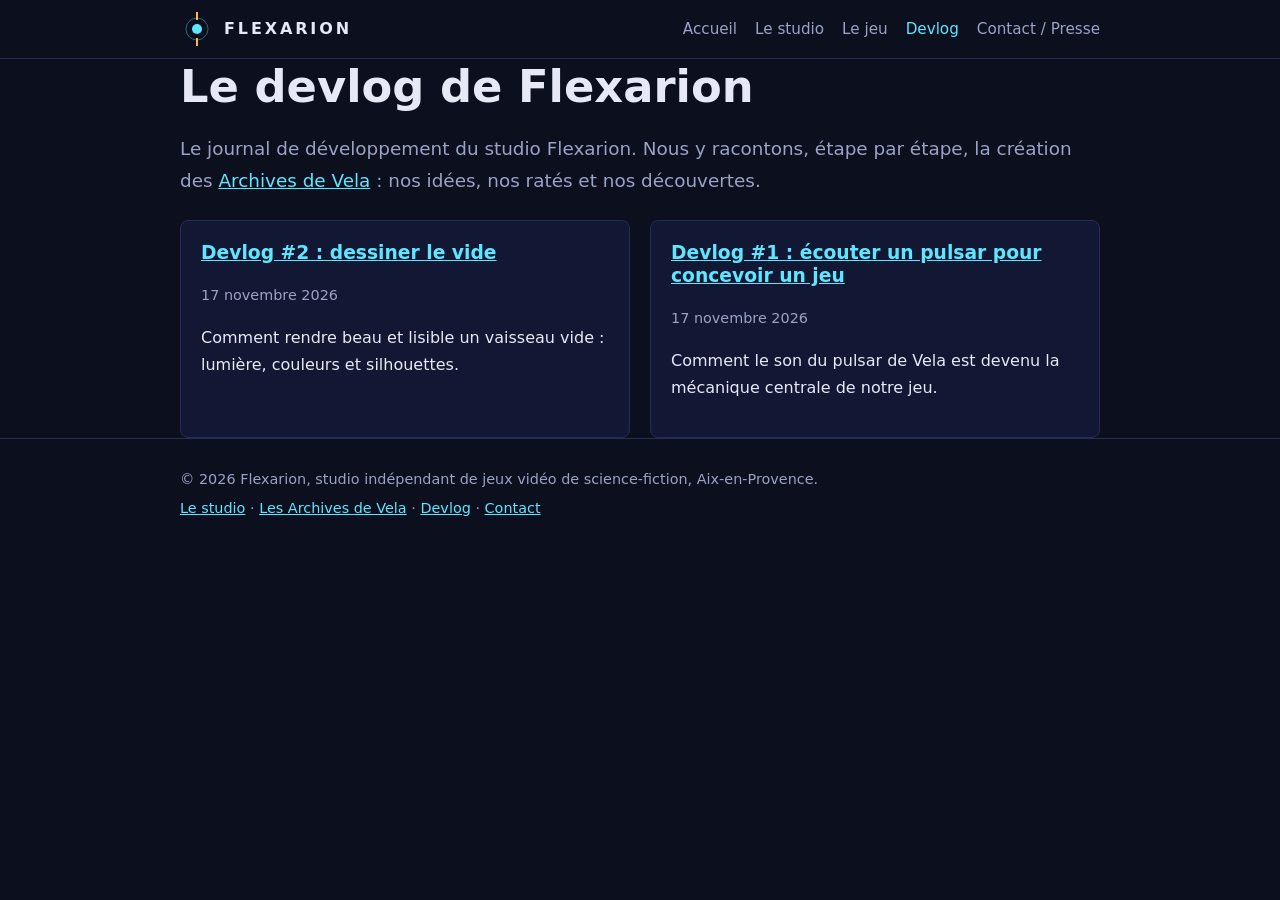
==== docs/devlog/index.html @ 2506f984 "Site Flexarion : pages, devlogs, SEO et journal IA" ====
<!DOCTYPE html>
<html lang="fr">
<head>
  <meta charset="UTF-8">
  <meta name="viewport" content="width=device-width, initial-scale=1">
  <title>Devlog Flexarion — Journal de développement des Archives de Vela</title>
  <meta name="description" content="Le devlog du studio Flexarion : suivez pas à pas le développement des Archives de Vela, notre jeu vidéo de science-fiction.">
  <link rel="canonical" href="https://hanabadjoudjb21217885.github.io/flexarion/devlog/">
  <meta property="og:type" content="website">
  <meta property="og:title" content="Devlog — Flexarion">
  <meta property="og:url" content="https://hanabadjoudjb21217885.github.io/flexarion/devlog/">
  <link rel="stylesheet" href="../style.css">
</head>
<body>
  <header>
    <div class="wrap">
      <a class="logo" href="../" aria-label="Flexarion, accueil">
        <svg width="34" height="34" viewBox="0 0 34 34" aria-hidden="true"><circle cx="17" cy="17" r="5" fill="#5ee6ff"/><circle cx="17" cy="17" r="11" fill="none" stroke="#5ee6ff" stroke-opacity=".4"/><path d="M17 0v8M17 26v8" stroke="#ffb547" stroke-width="2"/></svg>
        FLEXARION
      </a>
      <nav aria-label="Navigation principale">
        <ul>
          <li><a href="../">Accueil</a></li>
          <li><a href="../studio.html">Le studio</a></li>
          <li><a href="../les-archives-de-vela.html">Le jeu</a></li>
          <li><a href="./" aria-current="page">Devlog</a></li>
          <li><a href="../contact.html">Contact / Presse</a></li>
        </ul>
      </nav>
    </div>
  </header>

  <main class="wrap">
    <h1>Le devlog de Flexarion</h1>
    <p class="lead">Le journal de développement du studio Flexarion. Nous y racontons, étape par étape, la création des <a href="../les-archives-de-vela.html">Archives de Vela</a> : nos idées, nos ratés et nos découvertes.</p>

    <div class="cards">
      <article class="card">
        <h3><a href="02-dessiner-le-vide.html">Devlog #2 : dessiner le vide</a></h3>
        <p class="meta">17 novembre 2026</p>
        <p>Comment rendre beau et lisible un vaisseau vide : lumière, couleurs et silhouettes.</p>
      </article>
      <article class="card">
        <h3><a href="01-ecouter-un-pulsar.html">Devlog #1 : écouter un pulsar pour concevoir un jeu</a></h3>
        <p class="meta">17 novembre 2026</p>
        <p>Comment le son du pulsar de Vela est devenu la mécanique centrale de notre jeu.</p>
      </article>
    </div>
  </main>

  <footer>
    <div class="wrap">
      <p>© 2026 Flexarion, studio indépendant de jeux vidéo de science-fiction, Aix-en-Provence.</p>
      <p><a href="../studio.html">Le studio</a> · <a href="../les-archives-de-vela.html">Les Archives de Vela</a> · <a href="./">Devlog</a> · <a href="../contact.html">Contact</a></p>
    </div>
  </footer>
</body>
</html>
---- docs/style.css ----
:root {
  --bg: #0b0f1e;
  --bg-2: #121833;
  --text: #e6e9f5;
  --muted: #9aa3c4;
  --cyan: #5ee6ff;
  --amber: #ffb547;
  --border: #252d52;
}

* { box-sizing: border-box; }

body {
  margin: 0;
  background: var(--bg);
  color: var(--text);
  font-family: "Segoe UI", system-ui, -apple-system, sans-serif;
  line-height: 1.7;
}

a { color: var(--cyan); }
img, svg { max-width: 100%; height: auto; }

.wrap { max-width: 960px; margin: 0 auto; padding: 0 20px; }

/* En-tête */
header { border-bottom: 1px solid var(--border); background: rgba(11, 15, 30, .95); position: sticky; top: 0; z-index: 10; }
header .wrap { display: flex; align-items: center; justify-content: space-between; flex-wrap: wrap; gap: 10px; padding-top: 12px; padding-bottom: 12px; }
.logo { display: flex; align-items: center; gap: 10px; color: var(--text); text-decoration: none; font-weight: 700; letter-spacing: .18em; }
nav ul { list-style: none; display: flex; flex-wrap: wrap; gap: 18px; margin: 0; padding: 0; }
nav a { color: var(--muted); text-decoration: none; font-size: .95rem; }
nav a:hover, nav a[aria-current="page"] { color: var(--cyan); }

/* Contenu */
main { padding: 40px 0 60px; }
h1, h2, h3 { line-height: 1.25; }
h1 { font-size: clamp(1.8rem, 5vw, 2.8rem); margin: 0 0 16px; }
h2 { color: var(--amber); margin-top: 48px; }
.lead { font-size: 1.15rem; color: var(--muted); }

.hero { text-align: center; padding: 30px 0; }
.hero svg { display: block; margin: 0 auto 24px; }
.pulse { transform-origin: 110px 110px; animation: pulse 1.8s ease-in-out infinite; }
@keyframes pulse { 50% { transform: scale(1.12); opacity: .7; } }
@media (prefers-reduced-motion: reduce) { .pulse { animation: none; } }
figure img { display: block; width: 100%; border-radius: 8px; border: 1px solid var(--border); }

.btn { display: inline-block; padding: 10px 22px; border: 1px solid var(--cyan); border-radius: 4px; color: var(--cyan); text-decoration: none; margin: 6px; }
.btn:hover { background: var(--cyan); color: var(--bg); }

.cards { display: grid; grid-template-columns: repeat(auto-fit, minmax(240px, 1fr)); gap: 20px; margin-top: 24px; }
.card { background: var(--bg-2); border: 1px solid var(--border); border-radius: 8px; padding: 20px; }
.card h3 { margin-top: 0; color: var(--cyan); }

figure { margin: 30px 0; }
figcaption { color: var(--muted); font-size: .9rem; text-align: center; }

.meta { color: var(--muted); font-size: .9rem; }
blockquote { border-left: 3px solid var(--amber); margin: 24px 0; padding: 4px 20px; color: var(--muted); font-style: italic; }

/* Pied de page */
footer { border-top: 1px solid var(--border); color: var(--muted); font-size: .9rem; padding: 24px 0; }
footer p { margin: 4px 0; }
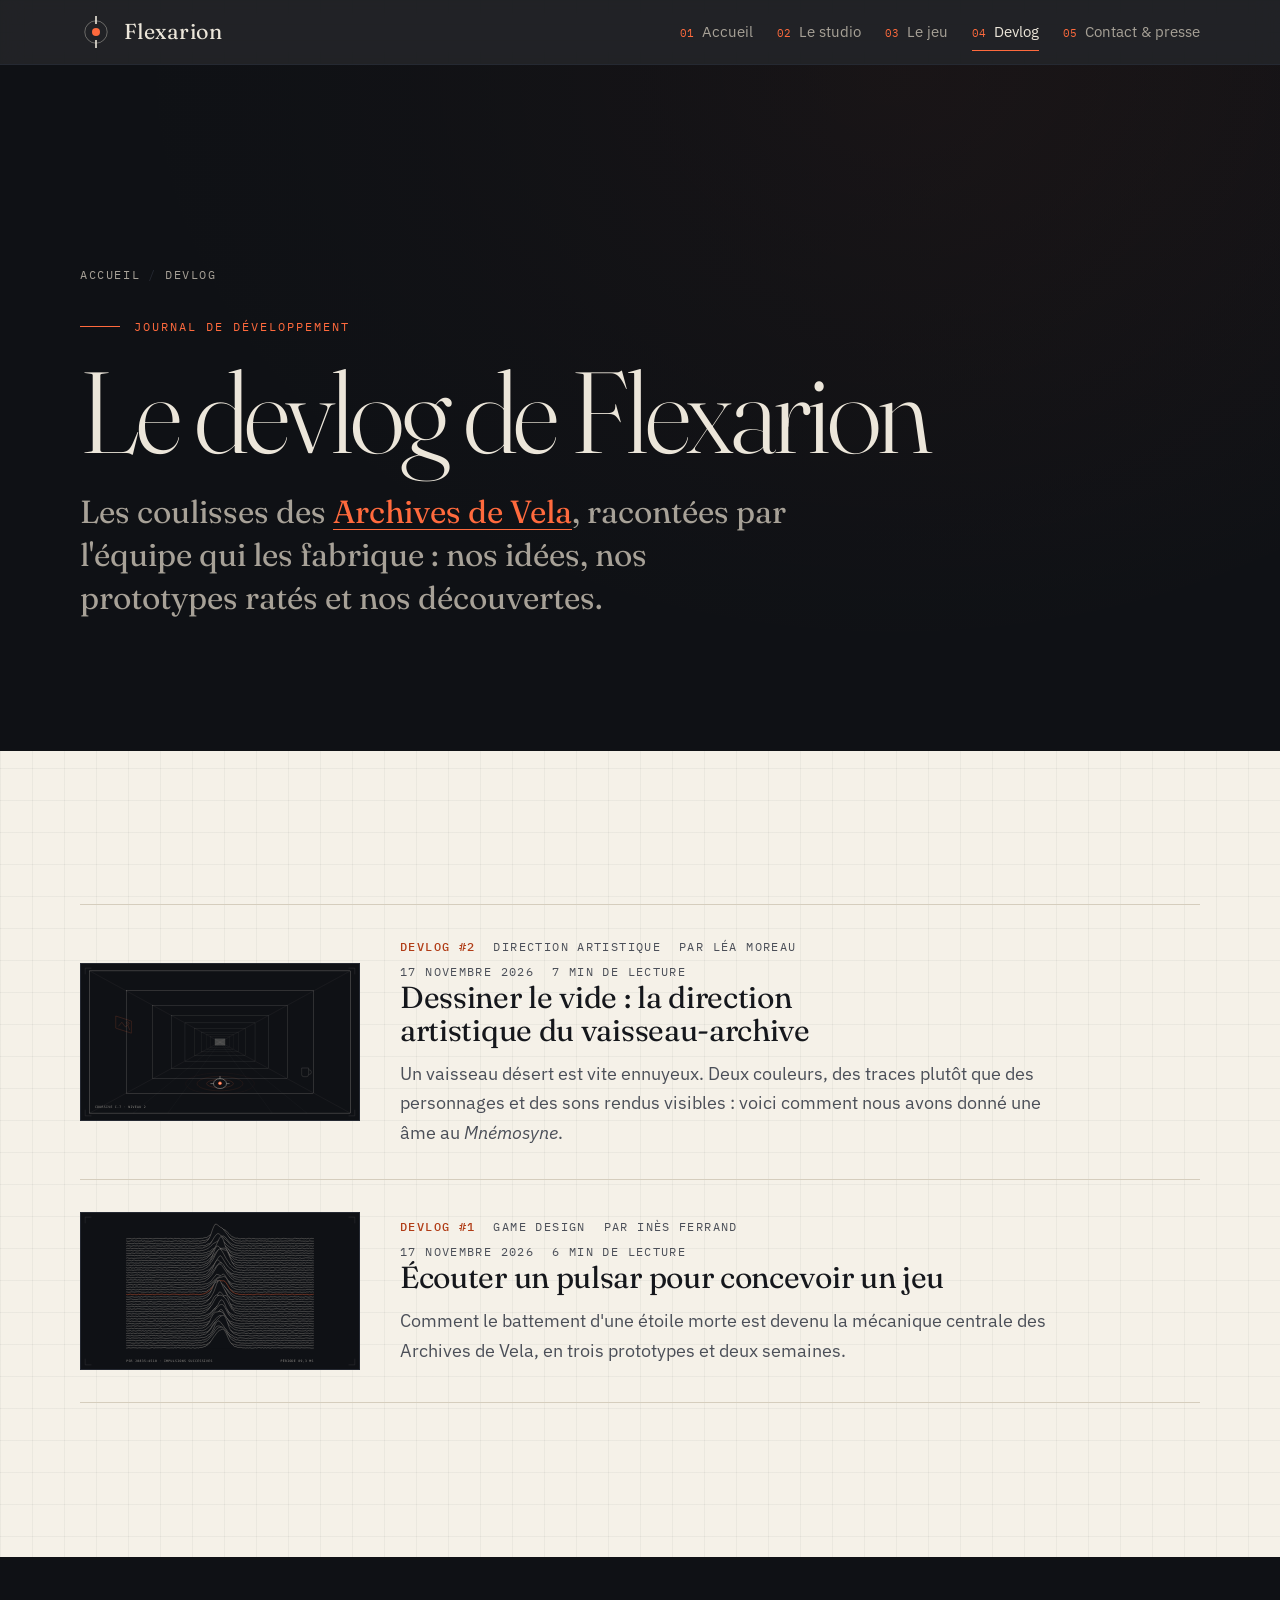
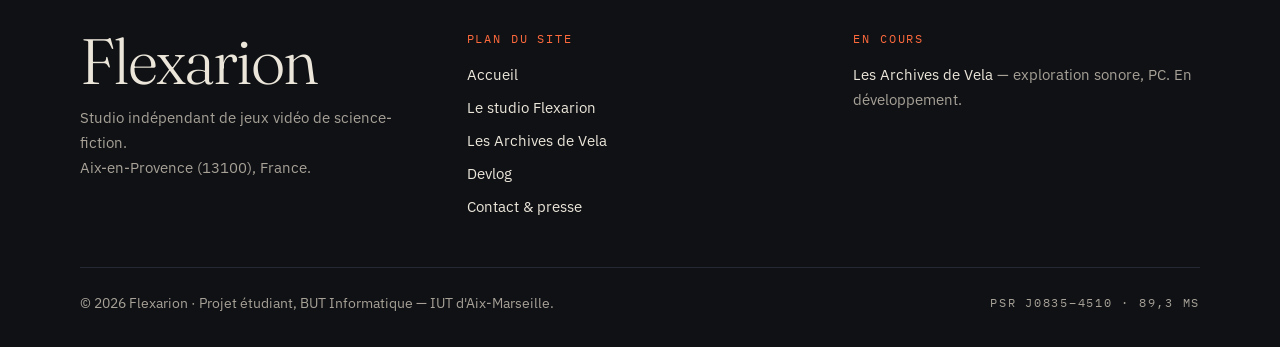
==== commit dd2d92ad: "Refonte complète du site Flexarion : nouvelle DA, pages enrichies, SEO et accessibilité" ====
--- a/docs/devlog/index.html
+++ b/docs/devlog/index.html
@@ -4,54 +4,144 @@
   <meta charset="UTF-8">
   <meta name="viewport" content="width=device-width, initial-scale=1">
   <title>Devlog Flexarion — Journal de développement des Archives de Vela</title>
-  <meta name="description" content="Le devlog du studio Flexarion : suivez pas à pas le développement des Archives de Vela, notre jeu vidéo de science-fiction.">
+  <meta name="description" content="Le devlog du studio Flexarion : game design, direction artistique et technique. Suivez le développement des Archives de Vela, notre jeu de science-fiction.">
   <link rel="canonical" href="https://hanabadjoudjb21217885.github.io/flexarion/devlog/">
+  <meta name="theme-color" content="#0f1115">
   <meta property="og:type" content="website">
-  <meta property="og:title" content="Devlog — Flexarion">
+  <meta property="og:site_name" content="Flexarion">
+  <meta property="og:locale" content="fr_FR">
+  <meta property="og:title" content="Devlog Flexarion — Journal de développement">
+  <meta property="og:description" content="Suivez pas à pas le développement des Archives de Vela.">
   <meta property="og:url" content="https://hanabadjoudjb21217885.github.io/flexarion/devlog/">
-  <link rel="stylesheet" href="../style.css">
+  <meta property="og:image" content="https://hanabadjoudjb21217885.github.io/flexarion/assets/img/og-flexarion.png">
+  <meta property="og:image:width" content="1200">
+  <meta property="og:image:height" content="630">
+  <meta property="og:image:alt" content="Logo Flexarion sur un graphique d'impulsions du pulsar de Vela">
+  <meta name="twitter:card" content="summary_large_image">
+  <meta name="twitter:title" content="Devlog Flexarion">
+  <meta name="twitter:description" content="Suivez pas à pas le développement des Archives de Vela.">
+  <meta name="twitter:image" content="https://hanabadjoudjb21217885.github.io/flexarion/assets/img/og-flexarion.png">
+  <link rel="icon" href="../assets/img/favicon.svg" type="image/svg+xml">
+  <link rel="preconnect" href="https://fonts.googleapis.com">
+  <link rel="preconnect" href="https://fonts.gstatic.com" crossorigin>
+  <link rel="stylesheet" href="https://fonts.googleapis.com/css2?family=Fraunces:ital,opsz,wght@0,9..144,300..600;1,9..144,300..600&family=IBM+Plex+Mono:wght@400;500&family=IBM+Plex+Sans:wght@400;500;600&display=swap">
+  <link rel="stylesheet" href="../assets/css/style.css">
+  <script>document.documentElement.classList.add("js")</script>
+  <script src="../assets/js/main.js" defer></script>
+  <script type="application/ld+json">
+  {
+    "@context": "https://schema.org",
+    "@graph": [
+      {
+        "@type": "Blog",
+        "name": "Devlog Flexarion",
+        "url": "https://hanabadjoudjb21217885.github.io/flexarion/devlog/",
+        "inLanguage": "fr-FR",
+        "publisher": { "@type": "Organization", "name": "Flexarion" }
+      },
+      {
+        "@type": "BreadcrumbList",
+        "itemListElement": [
+          { "@type": "ListItem", "position": 1, "name": "Accueil", "item": "https://hanabadjoudjb21217885.github.io/flexarion/" },
+          { "@type": "ListItem", "position": 2, "name": "Devlog", "item": "https://hanabadjoudjb21217885.github.io/flexarion/devlog/" }
+        ]
+      }
+    ]
+  }
+  </script>
 </head>
 <body>
-  <header>
-    <div class="wrap">
-      <a class="logo" href="../" aria-label="Flexarion, accueil">
-        <svg width="34" height="34" viewBox="0 0 34 34" aria-hidden="true"><circle cx="17" cy="17" r="5" fill="#5ee6ff"/><circle cx="17" cy="17" r="11" fill="none" stroke="#5ee6ff" stroke-opacity=".4"/><path d="M17 0v8M17 26v8" stroke="#ffb547" stroke-width="2"/></svg>
-        FLEXARION
+  <a class="skip-link" href="#contenu">Aller au contenu</a>
+  <div class="progress" aria-hidden="true"><span></span></div>
+
+  <header class="site-header">
+    <div class="site-header__inner">
+      <a class="brand" href="../" aria-label="Flexarion, retour à l'accueil">
+        <svg class="brand__mark" viewBox="0 0 40 40" width="32" height="32" aria-hidden="true"><circle cx="20" cy="20" r="14" fill="none" stroke="currentColor" stroke-opacity=".45"/><circle class="brand__core" cx="20" cy="20" r="5" fill="#ff6a3d"/><path d="M20 0v10M20 30v10" stroke="currentColor" stroke-width="2"/></svg>
+        <span class="brand__name">Flexarion</span>
       </a>
-      <nav aria-label="Navigation principale">
+      <button class="nav-toggle" type="button" aria-expanded="false" aria-controls="menu">
+        <span class="nav-toggle__bars" aria-hidden="true"></span>
+        <span class="nav-toggle__label">Menu</span>
+      </button>
+      <nav class="site-nav" id="menu" aria-label="Navigation principale">
         <ul>
-          <li><a href="../">Accueil</a></li>
-          <li><a href="../studio.html">Le studio</a></li>
-          <li><a href="../les-archives-de-vela.html">Le jeu</a></li>
-          <li><a href="./" aria-current="page">Devlog</a></li>
-          <li><a href="../contact.html">Contact / Presse</a></li>
+          <li><a href="../"><span class="site-nav__num" aria-hidden="true">01</span> Accueil</a></li>
+          <li><a href="../studio.html"><span class="site-nav__num" aria-hidden="true">02</span> Le studio</a></li>
+          <li><a href="../les-archives-de-vela.html"><span class="site-nav__num" aria-hidden="true">03</span> Le jeu</a></li>
+          <li><a href="./" aria-current="page"><span class="site-nav__num" aria-hidden="true">04</span> Devlog</a></li>
+          <li><a href="../contact.html"><span class="site-nav__num" aria-hidden="true">05</span> Contact &amp; presse</a></li>
         </ul>
       </nav>
     </div>
   </header>
 
-  <main class="wrap">
-    <h1>Le devlog de Flexarion</h1>
-    <p class="lead">Le journal de développement du studio Flexarion. Nous y racontons, étape par étape, la création des <a href="../les-archives-de-vela.html">Archives de Vela</a> : nos idées, nos ratés et nos découvertes.</p>
+  <main id="contenu">
+    <section class="page-hero on-ink" aria-labelledby="page-title">
+      <div class="container">
+        <nav class="breadcrumb" aria-label="Fil d'Ariane">
+          <ol>
+            <li><a href="../">Accueil</a></li>
+            <li aria-current="page">Devlog</li>
+          </ol>
+        </nav>
+        <p class="eyebrow">Journal de développement</p>
+        <h1 id="page-title">Le devlog de Flexarion</h1>
+        <p class="lede">Les coulisses des <a href="../les-archives-de-vela.html">Archives de Vela</a>, racontées par l'équipe qui les fabrique : nos idées, nos prototypes ratés et nos découvertes.</p>
+      </div>
+    </section>
 
-    <div class="cards">
-      <article class="card">
-        <h3><a href="02-dessiner-le-vide.html">Devlog #2 : dessiner le vide</a></h3>
-        <p class="meta">17 novembre 2026</p>
-        <p>Comment rendre beau et lisible un vaisseau vide : lumière, couleurs et silhouettes.</p>
-      </article>
-      <article class="card">
-        <h3><a href="01-ecouter-un-pulsar.html">Devlog #1 : écouter un pulsar pour concevoir un jeu</a></h3>
-        <p class="meta">17 novembre 2026</p>
-        <p>Comment le son du pulsar de Vela est devenu la mécanique centrale de notre jeu.</p>
-      </article>
-    </div>
+    <section class="section" aria-labelledby="articles-title">
+      <div class="container">
+        <h2 id="articles-title" class="visually-hidden">Tous les articles</h2>
+        <ul class="log-list">
+          <li class="log-entry reveal">
+            <a class="log-entry__cover" href="02-dessiner-le-vide.html" tabindex="-1" aria-hidden="true"><img src="../assets/img/coursive.svg" width="1600" height="900" alt=""></a>
+            <div>
+              <p class="log-entry__meta"><strong>Devlog #2</strong><span>Direction artistique</span><span>Par Léa Moreau</span><time datetime="2026-11-17">17 novembre 2026</time><span>7 min de lecture</span></p>
+              <h3><a href="02-dessiner-le-vide.html">Dessiner le vide : la direction artistique du vaisseau-archive</a></h3>
+              <p>Un vaisseau désert est vite ennuyeux. Deux couleurs, des traces plutôt que des personnages et des sons rendus visibles : voici comment nous avons donné une âme au <em>Mnémosyne</em>.</p>
+            </div>
+          </li>
+          <li class="log-entry reveal">
+            <a class="log-entry__cover" href="01-ecouter-un-pulsar.html" tabindex="-1" aria-hidden="true"><img src="../assets/img/pulse-plot.svg" width="1600" height="900" alt=""></a>
+            <div>
+              <p class="log-entry__meta"><strong>Devlog #1</strong><span>Game design</span><span>Par Inès Ferrand</span><time datetime="2026-11-17">17 novembre 2026</time><span>6 min de lecture</span></p>
+              <h3><a href="01-ecouter-un-pulsar.html">Écouter un pulsar pour concevoir un jeu</a></h3>
+              <p>Comment le battement d'une étoile morte est devenu la mécanique centrale des Archives de Vela, en trois prototypes et deux semaines.</p>
+            </div>
+          </li>
+        </ul>
+      </div>
+    </section>
   </main>
 
-  <footer>
-    <div class="wrap">
-      <p>© 2026 Flexarion, studio indépendant de jeux vidéo de science-fiction, Aix-en-Provence.</p>
-      <p><a href="../studio.html">Le studio</a> · <a href="../les-archives-de-vela.html">Les Archives de Vela</a> · <a href="./">Devlog</a> · <a href="../contact.html">Contact</a></p>
+  <footer class="site-footer">
+    <div class="container">
+      <div class="site-footer__grid">
+        <div>
+          <p class="site-footer__brand">Flexarion</p>
+          <p>Studio indépendant de jeux vidéo de science-fiction.<br>Aix-en-Provence (13100), France.</p>
+        </div>
+        <nav aria-label="Plan du site">
+          <p class="site-footer__title">Plan du site</p>
+          <ul>
+            <li><a href="../">Accueil</a></li>
+            <li><a href="../studio.html">Le studio Flexarion</a></li>
+            <li><a href="../les-archives-de-vela.html">Les Archives de Vela</a></li>
+            <li><a href="./">Devlog</a></li>
+            <li><a href="../contact.html">Contact &amp; presse</a></li>
+          </ul>
+        </nav>
+        <div>
+          <p class="site-footer__title">En cours</p>
+          <p><a href="../les-archives-de-vela.html">Les Archives de Vela</a> — exploration sonore, PC. En développement.</p>
+        </div>
+      </div>
+      <div class="site-footer__bottom">
+        <p>© 2026 Flexarion · Projet étudiant, BUT Informatique — IUT d'Aix-Marseille.</p>
+        <p class="mono">PSR J0835−4510 · 89,3 ms</p>
+      </div>
     </div>
   </footer>
 </body>
--- a/docs/assets/css/style.css
+++ b/docs/assets/css/style.css
@@ -0,0 +1,1374 @@
+/* ==========================================================================
+   Flexarion — feuille de style
+   Direction artistique : « archive scientifique »
+   ========================================================================== */
+
+:root {
+  --ink: #0f1115;
+  --ink-2: #171a20;
+  --ink-3: #252932;
+  --paper: #f5f1e8;
+  --bone: #ece6da;
+  --rule: #d5cdbd;
+
+  --text: #15171c;
+  --text-muted: #4b4f58;
+  --text-on-ink: #ece6da;
+  --text-on-ink-muted: #a7a197;
+
+  --signal: #ff6a3d;
+  --signal-text: #b13d17;
+  --teal: #3f8f88;
+
+  --f-display: "Fraunces", "Iowan Old Style", Georgia, serif;
+  --f-body: "IBM Plex Sans", "Segoe UI", system-ui, sans-serif;
+  --f-mono: "IBM Plex Mono", ui-monospace, "Cascadia Mono", Consolas, monospace;
+
+  --container: 1200px;
+  --gutter: clamp(16px, 4vw, 40px);
+  --section-space: clamp(72px, 12vw, 160px);
+  --radius: 2px;
+  --ease: cubic-bezier(.2, .7, .2, 1);
+  --header-h: 64px;
+}
+
+/* ---------- Base ---------- */
+
+*, *::before, *::after { box-sizing: border-box; }
+
+html {
+  -webkit-text-size-adjust: 100%;
+  scroll-padding-top: calc(var(--header-h) + 16px);
+}
+
+body {
+  margin: 0;
+  font-family: var(--f-body);
+  font-size: clamp(1rem, .95rem + .2vw, 1.125rem);
+  line-height: 1.65;
+  color: var(--text);
+  background-color: var(--paper);
+  background-image:
+    linear-gradient(rgba(21, 23, 28, .045) 1px, transparent 1px),
+    linear-gradient(90deg, rgba(21, 23, 28, .045) 1px, transparent 1px);
+  background-size: 32px 32px;
+  overflow-x: hidden;
+}
+
+body.menu-open { overflow: hidden; }
+
+img, svg, canvas { display: block; max-width: 100%; }
+img { height: auto; }
+
+h1, h2, h3 {
+  font-family: var(--f-display);
+  font-weight: 400;
+  line-height: 1.08;
+  letter-spacing: -.01em;
+  margin: 0 0 .5em;
+  text-wrap: balance;
+}
+
+h2 { font-size: clamp(2rem, 1.4rem + 3vw, 3.75rem); }
+h3 { font-size: clamp(1.35rem, 1.1rem + 1vw, 1.9rem); }
+
+p { margin: 0 0 1.1em; }
+
+a {
+  color: var(--signal-text);
+  text-decoration-thickness: 1px;
+  text-underline-offset: .2em;
+  transition: color .2s var(--ease), text-decoration-color .2s var(--ease);
+}
+
+a:hover { color: var(--text); }
+
+:focus-visible {
+  outline: 3px solid var(--signal);
+  outline-offset: 3px;
+}
+
+::selection { background: var(--signal); color: var(--ink); }
+
+.container {
+  width: 100%;
+  max-width: var(--container);
+  margin-inline: auto;
+  padding-inline: var(--gutter);
+}
+
+.container--narrow { max-width: 820px; }
+
+.visually-hidden {
+  position: absolute !important;
+  width: 1px; height: 1px;
+  overflow: hidden;
+  clip: rect(0 0 0 0);
+  white-space: nowrap;
+}
+
+.mono {
+  font-family: var(--f-mono);
+  font-size: .78rem;
+  letter-spacing: .14em;
+  text-transform: uppercase;
+}
+
+/* ---------- Sections sombres ---------- */
+
+.on-ink {
+  background-color: var(--ink);
+  background-image: radial-gradient(ellipse at 70% 0%, rgba(255, 106, 61, .08), transparent 60%);
+  color: var(--text-on-ink);
+}
+
+.on-ink a { color: var(--signal); }
+.on-ink a:hover { color: var(--text-on-ink); }
+.on-ink .text-muted, .on-ink .lede { color: var(--text-on-ink-muted); }
+
+.text-muted { color: var(--text-muted); }
+
+/* ---------- Lien d'évitement & progression ---------- */
+
+.skip-link {
+  position: absolute;
+  top: -100px;
+  left: 16px;
+  z-index: 200;
+  padding: 12px 18px;
+  background: var(--signal);
+  color: var(--ink);
+  font-weight: 600;
+  text-decoration: none;
+}
+
+.skip-link:focus { top: 12px; }
+
+.progress {
+  position: fixed;
+  inset: 0 0 auto 0;
+  height: 3px;
+  z-index: 150;
+  pointer-events: none;
+}
+
+.progress span {
+  display: block;
+  height: 100%;
+  background: var(--signal);
+  transform: scaleX(var(--progress, 0));
+  transform-origin: 0 50%;
+}
+
+/* ---------- En-tête & navigation ---------- */
+
+.site-header {
+  position: sticky;
+  top: 0;
+  z-index: 100;
+  background: rgba(15, 17, 21, .92);
+  backdrop-filter: blur(10px);
+  -webkit-backdrop-filter: blur(10px);
+  border-bottom: 1px solid var(--ink-3);
+  color: var(--text-on-ink);
+}
+
+.site-header__inner {
+  display: flex;
+  align-items: center;
+  justify-content: space-between;
+  gap: 16px;
+  min-height: var(--header-h);
+  max-width: var(--container);
+  margin-inline: auto;
+  padding-inline: var(--gutter);
+  flex-wrap: wrap;
+}
+
+.brand {
+  display: inline-flex;
+  align-items: center;
+  gap: 12px;
+  color: var(--text-on-ink);
+  text-decoration: none;
+  padding-block: 8px;
+}
+
+.brand:hover { color: var(--text-on-ink); }
+
+.brand__name {
+  font-family: var(--f-display);
+  font-size: 1.35rem;
+  letter-spacing: .02em;
+}
+
+.brand__core { transform-origin: 20px 20px; animation: beat 1.6s var(--ease) infinite; }
+
+.nav-toggle { display: none; }
+
+.site-nav ul {
+  display: flex;
+  flex-wrap: wrap;
+  gap: 4px 24px;
+  list-style: none;
+  margin: 0;
+  padding: 0;
+}
+
+.site-nav a {
+  position: relative;
+  display: inline-flex;
+  align-items: baseline;
+  gap: 8px;
+  padding: 10px 0;
+  color: var(--text-on-ink-muted);
+  text-decoration: none;
+  font-size: .95rem;
+}
+
+.site-nav__num {
+  font-family: var(--f-mono);
+  font-size: .7rem;
+  color: var(--signal);
+}
+
+.site-nav a::after {
+  content: "";
+  position: absolute;
+  left: 0; right: 0; bottom: 4px;
+  height: 1px;
+  background: var(--signal);
+  transform: scaleX(0);
+  transform-origin: 0 50%;
+  transition: transform .35s var(--ease);
+}
+
+.site-nav a:hover, .site-nav a[aria-current="page"] { color: var(--text-on-ink); }
+.site-nav a:hover::after, .site-nav a[aria-current="page"]::after { transform: scaleX(1); }
+
+@media (max-width: 899px) {
+  .js .nav-toggle {
+    display: inline-flex;
+    align-items: center;
+    gap: 10px;
+    min-height: 44px;
+    padding: 8px 14px;
+    background: transparent;
+    border: 1px solid var(--ink-3);
+    color: var(--text-on-ink);
+    font: 500 .8rem/1 var(--f-mono);
+    letter-spacing: .14em;
+    text-transform: uppercase;
+    cursor: pointer;
+  }
+
+  .nav-toggle__bars, .nav-toggle__bars::before {
+    display: block;
+    width: 18px;
+    height: 2px;
+    background: currentColor;
+    transition: transform .3s var(--ease);
+  }
+
+  .nav-toggle__bars { position: relative; transform: translateY(-3px); }
+  .nav-toggle__bars::before { content: ""; position: absolute; top: 6px; }
+  .nav-toggle[aria-expanded="true"] .nav-toggle__bars { transform: translateY(0) rotate(45deg); }
+  .nav-toggle[aria-expanded="true"] .nav-toggle__bars::before { transform: translateY(-6px) rotate(-90deg); }
+
+  .js .site-nav {
+    position: fixed;
+    inset: var(--header-h) 0 0 0;
+    padding: 32px var(--gutter);
+    background: var(--ink);
+    overflow-y: auto;
+    visibility: hidden;
+    opacity: 0;
+    transform: translateY(-12px);
+    transition: opacity .3s var(--ease), transform .3s var(--ease), visibility 0s linear .3s;
+  }
+
+  .js .site-nav.is-open {
+    visibility: visible;
+    opacity: 1;
+    transform: none;
+    transition: opacity .3s var(--ease), transform .3s var(--ease);
+  }
+
+  .js .site-nav ul { flex-direction: column; gap: 0; }
+  .js .site-nav li { border-bottom: 1px solid var(--ink-3); }
+
+  .js .site-nav a {
+    width: 100%;
+    padding: 18px 0;
+    font-family: var(--f-display);
+    font-size: 1.9rem;
+    color: var(--text-on-ink);
+  }
+
+  .js .site-nav a::after { display: none; }
+  .js .site-nav a[aria-current="page"] { color: var(--signal); }
+}
+
+/* ---------- Boutons ---------- */
+
+.btn-row { display: flex; flex-wrap: wrap; gap: 12px; margin-top: 32px; }
+
+.btn {
+  position: relative;
+  display: inline-flex;
+  align-items: center;
+  gap: 14px;
+  min-height: 48px;
+  padding: 12px 22px;
+  border: 1px solid currentColor;
+  border-radius: var(--radius);
+  font: 500 .85rem/1.2 var(--f-mono);
+  letter-spacing: .12em;
+  text-transform: uppercase;
+  text-decoration: none;
+  color: var(--text);
+  background: transparent;
+  overflow: hidden;
+  isolation: isolate;
+  cursor: pointer;
+  transition: color .35s var(--ease), border-color .35s var(--ease);
+}
+
+.btn::before {
+  content: "";
+  position: absolute;
+  inset: 0;
+  z-index: -1;
+  background: var(--signal);
+  transform: translateY(101%);
+  transition: transform .4s var(--ease);
+}
+
+.btn__arrow { transition: transform .4s var(--ease); }
+
+.btn:hover, .btn:focus-visible { color: var(--ink); border-color: var(--signal); }
+.btn:hover::before, .btn:focus-visible::before { transform: none; }
+.btn:hover .btn__arrow, .btn:focus-visible .btn__arrow { transform: translateX(5px); }
+
+.btn--primary { background: var(--signal); border-color: var(--signal); color: var(--ink); }
+.btn--primary::before { background: var(--text-on-ink); }
+
+.on-ink .btn { color: var(--text-on-ink); }
+.on-ink .btn--primary { color: var(--ink); }
+.on-ink .btn:hover, .on-ink .btn:focus-visible { color: var(--ink); }
+
+/* ---------- Titres de section ---------- */
+
+.section { padding-block: var(--section-space); position: relative; }
+
+.section-head { margin-bottom: clamp(32px, 6vw, 72px); max-width: 900px; }
+
+.eyebrow {
+  display: flex;
+  align-items: center;
+  gap: 14px;
+  margin-bottom: 20px;
+  font-family: var(--f-mono);
+  font-size: .78rem;
+  letter-spacing: .16em;
+  text-transform: uppercase;
+  color: var(--signal-text);
+}
+
+.on-ink .eyebrow { color: var(--signal); }
+
+.eyebrow::before {
+  content: "";
+  width: 40px;
+  height: 1px;
+  background: currentColor;
+}
+
+.lede {
+  font-family: var(--f-display);
+  font-size: clamp(1.3rem, 1.05rem + 1.2vw, 2rem);
+  line-height: 1.35;
+  color: var(--text-muted);
+  max-width: 34ch;
+}
+
+.statement {
+  font-family: var(--f-display);
+  font-size: clamp(1.6rem, 1.1rem + 2.6vw, 3.4rem);
+  line-height: 1.2;
+  letter-spacing: -.015em;
+  max-width: 26ch;
+  margin: 0 0 .8em;
+}
+
+.statement em { font-style: italic; color: var(--signal-text); }
+.on-ink .statement em { color: var(--signal); }
+
+/* ---------- Hero accueil ---------- */
+
+.hero {
+  position: relative;
+  min-height: calc(100svh - var(--header-h));
+  display: grid;
+  grid-template-columns: minmax(0, 1fr);
+  align-items: end;
+  overflow: hidden;
+}
+
+.hero__canvas {
+  position: absolute;
+  inset: 0;
+  width: 100%;
+  height: 100%;
+  opacity: .9;
+}
+
+.hero::after {
+  content: "";
+  position: absolute;
+  inset: 0;
+  background: linear-gradient(180deg, rgba(15, 17, 21, .15) 0%, rgba(15, 17, 21, .7) 45%, rgba(15, 17, 21, .96) 100%);
+  pointer-events: none;
+}
+
+@media (min-width: 900px) {
+  .hero::after {
+    background:
+      linear-gradient(90deg, rgba(15, 17, 21, .92) 0%, rgba(15, 17, 21, .55) 45%, rgba(15, 17, 21, 0) 75%),
+      linear-gradient(180deg, rgba(15, 17, 21, 0) 60%, rgba(15, 17, 21, .9) 100%);
+  }
+}
+
+.hero__content {
+  position: relative;
+  z-index: 1;
+  padding-block: 120px clamp(48px, 8vw, 96px);
+}
+
+.hero__title {
+  margin: 0;
+  line-height: .85;
+}
+
+.hero__word {
+  display: block;
+  font-size: clamp(3.4rem, 17vw, 15rem);
+  font-weight: 300;
+  letter-spacing: -.045em;
+  font-variation-settings: "opsz" 144;
+  animation: rise 1.1s var(--ease) both;
+}
+
+.hero__subtitle {
+  display: block;
+  margin-top: 20px;
+  font-family: var(--f-mono);
+  font-size: clamp(.72rem, .65rem + .3vw, .9rem);
+  font-weight: 400;
+  letter-spacing: .16em;
+  text-transform: uppercase;
+  color: var(--text-on-ink-muted);
+  line-height: 1.6;
+}
+
+.hero__tagline {
+  margin: 32px 0 0;
+  font-family: var(--f-display);
+  font-style: italic;
+  font-size: clamp(1.3rem, 1rem + 1.4vw, 2.2rem);
+  max-width: 24ch;
+}
+
+.hero__meta {
+  display: grid;
+  grid-template-columns: repeat(auto-fit, minmax(150px, 1fr));
+  gap: 20px;
+  margin: 48px 0 0;
+  padding-top: 24px;
+  border-top: 1px solid var(--ink-3);
+  max-width: 720px;
+}
+
+.hero__meta dt {
+  font-family: var(--f-mono);
+  font-size: .7rem;
+  letter-spacing: .16em;
+  text-transform: uppercase;
+  color: var(--signal);
+}
+
+.hero__meta dd { margin: 4px 0 0; color: var(--text-on-ink); }
+
+.scroll-cue {
+  position: absolute;
+  right: var(--gutter);
+  bottom: 32px;
+  z-index: 1;
+  writing-mode: vertical-rl;
+  font-family: var(--f-mono);
+  font-size: .7rem;
+  letter-spacing: .2em;
+  text-transform: uppercase;
+  color: var(--text-on-ink-muted);
+  text-decoration: none;
+  display: none;
+}
+
+.scroll-cue::after {
+  content: "";
+  display: block;
+  width: 1px;
+  height: 56px;
+  margin: 12px auto 0;
+  background: linear-gradient(var(--signal), transparent);
+  animation: drip 2s var(--ease) infinite;
+}
+
+@media (min-width: 900px) { .scroll-cue { display: block; } }
+
+/* ---------- En-tête des pages internes ---------- */
+
+.page-hero {
+  position: relative;
+  padding-block: clamp(96px, 16vw, 200px) clamp(56px, 8vw, 96px);
+  overflow: hidden;
+}
+
+.page-hero__canvas {
+  position: absolute;
+  inset: 0;
+  width: 100%;
+  height: 100%;
+  opacity: .5;
+}
+
+.page-hero::after {
+  content: "";
+  position: absolute;
+  inset: 0;
+  background: linear-gradient(90deg, rgba(15, 17, 21, .9) 0%, rgba(15, 17, 21, .55) 60%, rgba(15, 17, 21, .2) 100%);
+  pointer-events: none;
+}
+
+.page-hero .container { position: relative; z-index: 1; }
+
+.page-hero h1 {
+  font-size: clamp(2.8rem, 1.6rem + 7vw, 8rem);
+  font-weight: 300;
+  letter-spacing: -.035em;
+  line-height: .95;
+  margin-bottom: 24px;
+  max-width: 14ch;
+}
+
+.page-hero .lede { color: var(--text-on-ink-muted); }
+
+.breadcrumb ol {
+  display: flex;
+  flex-wrap: wrap;
+  gap: 8px;
+  list-style: none;
+  margin: 0 0 32px;
+  padding: 0;
+  font-family: var(--f-mono);
+  font-size: .72rem;
+  letter-spacing: .14em;
+  text-transform: uppercase;
+  color: var(--text-on-ink-muted);
+}
+
+.breadcrumb li + li::before { content: "/"; margin-right: 8px; color: var(--ink-3); }
+.breadcrumb a { color: var(--text-on-ink-muted); text-decoration: none; }
+.breadcrumb a:hover { color: var(--signal); }
+
+/* ---------- Grilles & mises en page ---------- */
+
+.split {
+  display: grid;
+  gap: clamp(32px, 6vw, 80px);
+  align-items: center;
+}
+
+@media (min-width: 900px) {
+  .split { grid-template-columns: 1fr 1fr; }
+  .split--wide-media { grid-template-columns: 1.3fr 1fr; }
+  .split--reverse > :first-child { order: 2; }
+}
+
+.prose { max-width: 64ch; }
+.prose > * + h2 { margin-top: 1.6em; }
+.prose > * + h3 { margin-top: 1.4em; }
+.prose ul, .prose ol { padding-left: 1.2em; margin: 0 0 1.2em; }
+.prose li { margin-bottom: .5em; }
+.prose li::marker { color: var(--signal-text); }
+
+/* ---------- Planches (figures) ---------- */
+
+.plate { margin: 0; position: relative; }
+
+.plate__frame {
+  position: relative;
+  overflow: hidden;
+  background: var(--ink);
+  border: 1px solid var(--ink-3);
+}
+
+.plate__frame img {
+  width: 100%;
+  transition: transform 1.2s var(--ease);
+}
+
+.plate:hover .plate__frame img { transform: scale(1.025); }
+.plate__frame img[data-parallax] { scale: 1.1; }
+
+.plate figcaption {
+  margin-top: 12px;
+  font-size: .9rem;
+  color: var(--text-muted);
+}
+
+.on-ink .plate figcaption { color: var(--text-on-ink-muted); }
+
+.plate__num {
+  display: inline-block;
+  margin-right: 12px;
+  font-family: var(--f-mono);
+  font-size: .72rem;
+  letter-spacing: .14em;
+  color: var(--signal-text);
+  padding-top: .2em;
+}
+
+.on-ink .plate__num { color: var(--signal); }
+
+.plate--bleed { margin-inline: calc(var(--gutter) * -1); }
+
+@media (min-width: 1280px) { .plate--bleed { margin-inline: -60px; } }
+
+/* ---------- Jeu phare (accueil) ---------- */
+
+.feature-game__title {
+  font-size: clamp(2.6rem, 1.5rem + 6vw, 7rem);
+  font-weight: 300;
+  letter-spacing: -.035em;
+  line-height: .95;
+  margin: 0 0 16px;
+}
+
+.feature-game__slogan {
+  font-family: var(--f-display);
+  font-style: italic;
+  font-size: clamp(1.2rem, 1rem + 1vw, 1.8rem);
+  color: var(--signal);
+  margin-bottom: 40px;
+}
+
+.feature-game__body {
+  display: grid;
+  gap: 32px;
+  margin-top: 48px;
+}
+
+@media (min-width: 900px) { .feature-game__body { grid-template-columns: 1fr 1fr; align-items: start; } }
+
+/* ---------- Transcriptions (fragments d'archive) ---------- */
+
+.transcripts { display: grid; gap: 20px; margin-top: 32px; }
+
+.transcript {
+  margin: 0;
+  padding: 20px 24px;
+  border-left: 2px solid var(--signal);
+  background: rgba(255, 255, 255, .5);
+}
+
+.on-ink .transcript { background: var(--ink-2); }
+
+.transcript p {
+  margin: 0 0 8px;
+  font-family: var(--f-display);
+  font-size: 1.15rem;
+  font-style: italic;
+}
+
+.transcript footer, .transcript cite {
+  font-family: var(--f-mono);
+  font-size: .72rem;
+  font-style: normal;
+  letter-spacing: .12em;
+  text-transform: uppercase;
+  color: var(--text-muted);
+}
+
+.on-ink .transcript cite { color: var(--text-on-ink-muted); }
+
+/* ---------- Liste numérotée de principes ---------- */
+
+.principles {
+  list-style: none;
+  margin: 0;
+  padding: 0;
+  counter-reset: principle;
+  display: grid;
+  gap: 0;
+}
+
+.principles li {
+  counter-increment: principle;
+  display: grid;
+  grid-template-columns: auto 1fr;
+  gap: 8px clamp(20px, 4vw, 56px);
+  padding-block: clamp(24px, 4vw, 40px);
+  border-top: 1px solid var(--ink-3);
+}
+
+.principles li::before {
+  content: counter(principle, decimal-leading-zero);
+  grid-row: span 2;
+  font-family: var(--f-display);
+  font-size: clamp(2.6rem, 2rem + 3vw, 5rem);
+  font-weight: 300;
+  line-height: .9;
+  color: var(--signal);
+}
+
+.principles h3 { margin: 0; }
+.principles p { margin: 0; max-width: 60ch; color: var(--text-on-ink-muted); }
+
+.section:not(.on-ink) .principles li { border-color: var(--rule); }
+.section:not(.on-ink) .principles p { color: var(--text-muted); }
+.section:not(.on-ink) .principles li::before { color: var(--signal-text); }
+
+/* ---------- Devlogs (listes) ---------- */
+
+.log-list { list-style: none; margin: 0; padding: 0; }
+
+.log-entry {
+  display: grid;
+  gap: 20px;
+  padding-block: 32px;
+  border-top: 1px solid var(--rule);
+}
+
+.log-entry:last-child { border-bottom: 1px solid var(--rule); }
+
+@media (min-width: 760px) {
+  .log-entry { grid-template-columns: 280px 1fr; gap: 40px; align-items: center; }
+}
+
+.log-entry__cover { border: 1px solid var(--ink-3); background: var(--ink); overflow: hidden; }
+.log-entry__cover img { transition: transform .8s var(--ease); }
+.log-entry:hover .log-entry__cover img { transform: scale(1.04); }
+
+.log-entry__meta {
+  display: flex;
+  flex-wrap: wrap;
+  gap: 6px 18px;
+  margin-bottom: 10px;
+  font-family: var(--f-mono);
+  font-size: .72rem;
+  letter-spacing: .12em;
+  text-transform: uppercase;
+  color: var(--text-muted);
+}
+
+.log-entry__meta strong { color: var(--signal-text); font-weight: 500; }
+
+.log-entry h3 { margin-bottom: 12px; }
+.log-entry h3 a { color: var(--text); text-decoration: none; background: linear-gradient(var(--signal), var(--signal)) 0 100% / 0 2px no-repeat; transition: background-size .5s var(--ease); }
+.log-entry h3 a:hover { background-size: 100% 2px; }
+.log-entry p { margin: 0; color: var(--text-muted); max-width: 60ch; }
+
+/* ---------- Bandeau d'appel à l'action ---------- */
+
+.cta-band { text-align: left; }
+.cta-band .statement { max-width: 20ch; }
+
+/* ---------- Studio : chronologie ---------- */
+
+.timeline {
+  list-style: none;
+  margin: 0;
+  padding: 0;
+  position: relative;
+}
+
+.timeline::before {
+  content: "";
+  position: absolute;
+  top: 8px; bottom: 8px; left: 7px;
+  width: 1px;
+  background: var(--rule);
+}
+
+.timeline__item {
+  position: relative;
+  padding: 0 0 48px 48px;
+}
+
+.timeline__item::before {
+  content: "";
+  position: absolute;
+  left: 0; top: 6px;
+  width: 15px; height: 15px;
+  border-radius: 50%;
+  border: 1px solid var(--text-muted);
+  background: var(--paper);
+  transition: background .4s var(--ease), border-color .4s var(--ease), box-shadow .4s var(--ease);
+}
+
+.timeline__item.is-active::before {
+  background: var(--signal);
+  border-color: var(--signal);
+  box-shadow: 0 0 0 6px rgba(255, 106, 61, .18);
+}
+
+.timeline__date {
+  display: block;
+  font-family: var(--f-mono);
+  font-size: .75rem;
+  letter-spacing: .14em;
+  text-transform: uppercase;
+  color: var(--signal-text);
+  margin-bottom: 6px;
+}
+
+.timeline__item h3 { margin-bottom: 8px; }
+.timeline__item p { margin: 0; color: var(--text-muted); max-width: 56ch; }
+.timeline__item--future h3 { font-style: italic; }
+
+/* ---------- Studio : équipe (dossiers) ---------- */
+
+.dossiers {
+  display: grid;
+  gap: 0;
+  grid-template-columns: repeat(auto-fit, minmax(min(100%, 320px), 1fr));
+  border-top: 1px solid var(--ink-3);
+  border-left: 1px solid var(--ink-3);
+}
+
+.dossier {
+  padding: clamp(24px, 3vw, 36px);
+  border-right: 1px solid var(--ink-3);
+  border-bottom: 1px solid var(--ink-3);
+  transition: background .4s var(--ease);
+}
+
+.dossier:hover { background: var(--ink-2); }
+
+.dossier__id {
+  display: flex;
+  justify-content: space-between;
+  font-family: var(--f-mono);
+  font-size: .72rem;
+  letter-spacing: .14em;
+  text-transform: uppercase;
+  color: var(--signal);
+  margin-bottom: 40px;
+}
+
+.dossier h3 { margin-bottom: 4px; }
+
+.dossier__role {
+  font-family: var(--f-mono);
+  font-size: .78rem;
+  letter-spacing: .1em;
+  text-transform: uppercase;
+  color: var(--text-on-ink-muted);
+  margin-bottom: 20px;
+}
+
+.dossier p { color: var(--text-on-ink-muted); }
+
+.dossier__note {
+  margin: 20px 0 0;
+  padding-top: 16px;
+  border-top: 1px dashed var(--ink-3);
+  font-size: .92rem;
+}
+
+.dossier__note strong { color: var(--text-on-ink); font-weight: 500; }
+
+/* ---------- Coordonnées ---------- */
+
+.coords {
+  display: grid;
+  gap: 24px;
+  grid-template-columns: repeat(auto-fit, minmax(160px, 1fr));
+  margin: 40px 0 0;
+}
+
+.coords dt {
+  font-family: var(--f-mono);
+  font-size: .72rem;
+  letter-spacing: .14em;
+  text-transform: uppercase;
+  color: var(--signal-text);
+}
+
+.coords dd {
+  margin: 6px 0 0;
+  font-family: var(--f-display);
+  font-size: 1.4rem;
+}
+
+.on-ink .coords dt { color: var(--signal); }
+
+/* ---------- Jeu : mécaniques ---------- */
+
+.mechanics { display: grid; gap: clamp(56px, 10vw, 120px); }
+
+.mechanic { display: grid; gap: 24px; align-items: center; }
+
+@media (min-width: 900px) {
+  .mechanic { grid-template-columns: 1fr 1fr; gap: 80px; }
+  .mechanic:nth-child(even) .mechanic__visual { order: 2; }
+}
+
+.mechanic__num {
+  font-family: var(--f-display);
+  font-size: clamp(4rem, 3rem + 6vw, 9rem);
+  font-weight: 300;
+  line-height: .8;
+  color: var(--signal);
+  margin-bottom: 16px;
+}
+
+.mechanic__visual { border: 1px solid var(--ink-3); background: var(--ink); }
+
+/* ---------- Jeu : personnages ---------- */
+
+.cast { display: grid; gap: 0; border-top: 1px solid var(--rule); }
+
+.cast__item {
+  display: grid;
+  gap: 8px 40px;
+  padding-block: 28px;
+  border-bottom: 1px solid var(--rule);
+}
+
+@media (min-width: 760px) { .cast__item { grid-template-columns: 260px 1fr; } }
+
+.cast__item h3 { margin: 0; }
+.cast__tag { display: block; margin-top: 6px; color: var(--signal-text); }
+.cast__item p { margin: 0; color: var(--text-muted); max-width: 62ch; }
+
+.factions {
+  display: grid;
+  gap: 2px;
+  margin-top: 56px;
+  background: var(--rule);
+  border: 1px solid var(--rule);
+}
+
+@media (min-width: 760px) { .factions { grid-template-columns: 1fr 1fr; } }
+
+.faction { padding: clamp(24px, 4vw, 48px); background: var(--paper); }
+.faction blockquote { margin: 16px 0 0; font-family: var(--f-display); font-style: italic; font-size: 1.2rem; }
+
+/* ---------- Jeu : environnements ---------- */
+
+.environments { display: grid; gap: clamp(48px, 8vw, 96px); }
+
+.environment { display: grid; gap: 24px; align-items: end; }
+
+@media (min-width: 900px) {
+  .environment { grid-template-columns: 1.4fr 1fr; gap: 56px; }
+  .environment:nth-child(even) { grid-template-columns: 1fr 1.4fr; }
+  .environment:nth-child(even) .plate { order: 2; }
+}
+
+/* ---------- Galerie ---------- */
+
+.gallery {
+  display: grid;
+  gap: 12px;
+  grid-template-columns: repeat(auto-fill, minmax(min(100%, 260px), 1fr));
+}
+
+.gallery__item {
+  position: relative;
+  display: block;
+  width: 100%;
+  padding: 0;
+  border: 1px solid var(--ink-3);
+  background: var(--ink);
+  cursor: zoom-in;
+  overflow: hidden;
+}
+
+.gallery__item img { transition: transform .8s var(--ease), opacity .4s; }
+.gallery__item:hover img, .gallery__item:focus-visible img { transform: scale(1.05); opacity: .85; }
+
+.gallery__label {
+  position: absolute;
+  left: 12px; bottom: 10px;
+  font-family: var(--f-mono);
+  font-size: .68rem;
+  letter-spacing: .12em;
+  text-transform: uppercase;
+  color: var(--text-on-ink);
+  background: rgba(15, 17, 21, .8);
+  padding: 4px 8px;
+}
+
+.lightbox {
+  width: min(1200px, 100vw - 32px);
+  max-height: calc(100vh - 32px);
+  padding: 0;
+  border: 1px solid var(--ink-3);
+  background: var(--ink);
+  color: var(--text-on-ink);
+}
+
+.lightbox::backdrop { background: rgba(8, 9, 12, .88); }
+
+.lightbox__img { width: 100%; max-height: calc(100vh - 140px); object-fit: contain; }
+
+.lightbox__bar {
+  display: flex;
+  align-items: center;
+  justify-content: space-between;
+  gap: 16px;
+  padding: 14px 18px;
+}
+
+.lightbox__caption { margin: 0; font-size: .95rem; color: var(--text-on-ink-muted); }
+
+.lightbox__close {
+  flex: none;
+  min-width: 44px;
+  min-height: 44px;
+  padding: 8px 14px;
+  background: transparent;
+  border: 1px solid var(--ink-3);
+  color: var(--text-on-ink);
+  font: 500 .75rem var(--f-mono);
+  letter-spacing: .12em;
+  text-transform: uppercase;
+  cursor: pointer;
+}
+
+.lightbox__close:hover { border-color: var(--signal); color: var(--signal); }
+
+/* ---------- Fiche technique ---------- */
+
+.spec {
+  display: grid;
+  grid-template-columns: repeat(auto-fit, minmax(min(100%, 240px), 1fr));
+  gap: 0;
+  margin: 0;
+  border-top: 1px solid var(--ink-3);
+}
+
+.spec > div { padding: 20px 0; border-bottom: 1px solid var(--ink-3); padding-right: 24px; }
+
+.spec dt {
+  font-family: var(--f-mono);
+  font-size: .72rem;
+  letter-spacing: .14em;
+  text-transform: uppercase;
+  color: var(--signal);
+}
+
+.spec dd { margin: 6px 0 0; }
+
+.section:not(.on-ink) .spec, .section:not(.on-ink) .spec > div { border-color: var(--rule); }
+.section:not(.on-ink) .spec dt { color: var(--signal-text); }
+
+/* ---------- Article de devlog ---------- */
+
+.article-meta {
+  display: flex;
+  flex-wrap: wrap;
+  gap: 8px 24px;
+  font-family: var(--f-mono);
+  font-size: .75rem;
+  letter-spacing: .12em;
+  text-transform: uppercase;
+  color: var(--text-on-ink-muted);
+}
+
+.article-meta strong { color: var(--signal); font-weight: 500; }
+
+.article-cover { margin-top: calc(var(--section-space) * -0.4); position: relative; z-index: 2; }
+
+.article {
+  font-size: clamp(1.05rem, 1rem + .25vw, 1.2rem);
+  padding-block: 48px var(--section-space);
+}
+
+.article .plate { margin-block: 2em; }
+.article h2 { font-size: clamp(1.7rem, 1.3rem + 1.8vw, 2.6rem); }
+
+.article > p:first-of-type::first-letter {
+  float: left;
+  font-family: var(--f-display);
+  font-size: 4.4em;
+  line-height: .82;
+  padding: .06em .1em 0 0;
+  color: var(--signal-text);
+}
+
+.article code {
+  overflow-wrap: anywhere;
+  font-family: var(--f-mono);
+  font-size: .88em;
+  padding: .1em .35em;
+  background: rgba(21, 23, 28, .07);
+}
+
+.tech-note {
+  margin: 2em 0;
+  padding: 24px 28px;
+  background: var(--ink);
+  color: var(--text-on-ink);
+  border-left: 3px solid var(--signal);
+}
+
+.tech-note__title {
+  margin: 0 0 10px;
+  font-family: var(--f-mono);
+  font-size: .75rem;
+  letter-spacing: .14em;
+  text-transform: uppercase;
+  color: var(--signal);
+}
+
+.tech-note p { margin: 0; color: var(--text-on-ink-muted); font-size: .98rem; }
+.tech-note code { background: var(--ink-3); color: var(--text-on-ink); }
+
+.pullquote {
+  margin: 2em 0;
+  padding: 0;
+  font-family: var(--f-display);
+  font-size: clamp(1.5rem, 1.2rem + 1.4vw, 2.3rem);
+  font-style: italic;
+  line-height: 1.25;
+  color: var(--signal-text);
+}
+
+.article-nav {
+  display: grid;
+  gap: 16px;
+  margin-top: 64px;
+  padding-top: 32px;
+  border-top: 1px solid var(--rule);
+}
+
+@media (min-width: 760px) { .article-nav { grid-template-columns: 1fr 1fr; } }
+
+.article-nav a {
+  display: block;
+  padding: 20px;
+  border: 1px solid var(--rule);
+  color: var(--text);
+  text-decoration: none;
+  transition: border-color .3s var(--ease), background .3s var(--ease);
+}
+
+.article-nav a:hover { border-color: var(--signal); background: rgba(255, 255, 255, .5); }
+.article-nav span { display: block; margin-bottom: 6px; color: var(--signal-text); }
+.article-nav__next { text-align: right; }
+
+/* ---------- Formulaire ---------- */
+
+.notice {
+  padding: 18px 22px;
+  border: 1px dashed var(--signal-text);
+  background: rgba(255, 106, 61, .07);
+  margin-bottom: 32px;
+}
+
+.notice p { margin: 0; }
+
+.form { display: grid; gap: 24px; }
+
+.form__row { display: grid; gap: 24px; }
+
+@media (min-width: 640px) { .form__row { grid-template-columns: 1fr 1fr; } }
+
+.field { display: grid; gap: 8px; }
+
+.field label {
+  font-family: var(--f-mono);
+  font-size: .78rem;
+  letter-spacing: .12em;
+  text-transform: uppercase;
+}
+
+.field__hint { font-size: .88rem; color: var(--text-muted); margin: 0; }
+
+.field input, .field select, .field textarea {
+  width: 100%;
+  min-height: 48px;
+  padding: 12px 14px;
+  font: inherit;
+  color: var(--text);
+  background: #fffdf8;
+  border: 1px solid #8d8778;
+  border-radius: var(--radius);
+  transition: border-color .2s var(--ease), box-shadow .2s var(--ease);
+}
+
+.field textarea { min-height: 180px; resize: vertical; }
+
+.field input:focus, .field select:focus, .field textarea:focus {
+  outline: none;
+  border-color: var(--signal-text);
+  box-shadow: 0 0 0 3px rgba(255, 106, 61, .35);
+}
+
+.field [aria-invalid="true"] { border-color: #b3261e; }
+
+.field__error {
+  margin: 0;
+  font-size: .9rem;
+  color: #b3261e;
+  font-weight: 500;
+}
+
+.field__error:empty { display: none; }
+
+.form__status {
+  padding: 16px 20px;
+  border-left: 3px solid var(--teal);
+  background: rgba(63, 143, 136, .1);
+}
+
+.form__status:empty { display: none; }
+
+.required-mark { color: #b3261e; }
+
+/* ---------- Kit presse ---------- */
+
+.press-grid { display: grid; gap: clamp(32px, 5vw, 64px); }
+
+@media (min-width: 900px) { .press-grid { grid-template-columns: 1fr 1fr; } }
+
+.boilerplate {
+  padding: 28px;
+  border: 1px solid var(--ink-3);
+  font-family: var(--f-display);
+  font-size: 1.15rem;
+  line-height: 1.5;
+}
+
+.downloads { list-style: none; margin: 24px 0 0; padding: 0; }
+.downloads li { border-top: 1px solid var(--ink-3); }
+.downloads li:last-child { border-bottom: 1px solid var(--ink-3); }
+
+.downloads a {
+  display: flex;
+  justify-content: space-between;
+  gap: 16px;
+  padding: 16px 0;
+  text-decoration: none;
+}
+
+.downloads small { color: var(--text-on-ink-muted); font-family: var(--f-mono); }
+
+/* ---------- 404 ---------- */
+
+.error-page { min-height: calc(100svh - var(--header-h)); display: grid; align-items: center; }
+.error-page h1 { font-size: clamp(2rem, 1.4rem + 3vw, 3.5rem); }
+.error-page__code { font-family: var(--f-display); font-size: clamp(6rem, 30vw, 18rem); font-weight: 300; line-height: .8; color: var(--signal); margin: 0 0 24px; }
+
+/* ---------- Pied de page ---------- */
+
+.site-footer {
+  background: var(--ink);
+  color: var(--text-on-ink-muted);
+  padding-block: 72px 32px;
+  font-size: .95rem;
+}
+
+.site-footer a { color: var(--text-on-ink); text-decoration: none; }
+.site-footer a:hover { color: var(--signal); }
+
+.site-footer__grid {
+  display: grid;
+  gap: 40px;
+  grid-template-columns: repeat(auto-fit, minmax(min(100%, 220px), 1fr));
+  padding-bottom: 48px;
+  border-bottom: 1px solid var(--ink-3);
+}
+
+.site-footer__brand {
+  font-family: var(--f-display);
+  font-size: clamp(2.2rem, 1.6rem + 3vw, 4rem);
+  font-weight: 300;
+  letter-spacing: -.03em;
+  color: var(--text-on-ink);
+  margin: 0 0 12px;
+  line-height: 1;
+}
+
+.site-footer__title {
+  margin: 0 0 14px;
+  font-family: var(--f-mono);
+  font-size: .72rem;
+  letter-spacing: .16em;
+  text-transform: uppercase;
+  color: var(--signal);
+}
+
+.site-footer ul { list-style: none; margin: 0; padding: 0; display: grid; gap: 8px; }
+
+.site-footer__bottom {
+  display: flex;
+  flex-wrap: wrap;
+  justify-content: space-between;
+  gap: 12px;
+  padding-top: 24px;
+  font-size: .85rem;
+}
+
+.site-footer__bottom p { margin: 0; }
+
+/* ---------- Apparitions au défilement ---------- */
+
+.js .reveal {
+  opacity: 0;
+  transform: translateY(28px);
+  transition: opacity .9s var(--ease), transform .9s var(--ease);
+  transition-delay: var(--delay, 0s);
+}
+
+.js .reveal.is-visible { opacity: 1; transform: none; }
+
+/* ---------- Animations ---------- */
+
+@keyframes beat {
+  0%, 100% { transform: scale(1); }
+  12% { transform: scale(1.35); }
+  30% { transform: scale(1); }
+}
+
+@keyframes rise {
+  from { opacity: 0; transform: translateY(.35em); }
+  to { opacity: 1; transform: none; }
+}
+
+@keyframes drip {
+  0% { transform: scaleY(0); transform-origin: top; }
+  50% { transform: scaleY(1); transform-origin: top; }
+  51% { transform-origin: bottom; }
+  100% { transform: scaleY(0); transform-origin: bottom; }
+}
+
+@media (prefers-reduced-motion: reduce) {
+  *, *::before, *::after {
+    animation-duration: .001ms !important;
+    animation-iteration-count: 1 !important;
+    transition-duration: .001ms !important;
+    scroll-behavior: auto !important;
+  }
+
+  .js .reveal { opacity: 1; transform: none; }
+  [data-parallax] { transform: none !important; }
+}
+
+@media (prefers-reduced-motion: no-preference) {
+  html { scroll-behavior: smooth; }
+}
